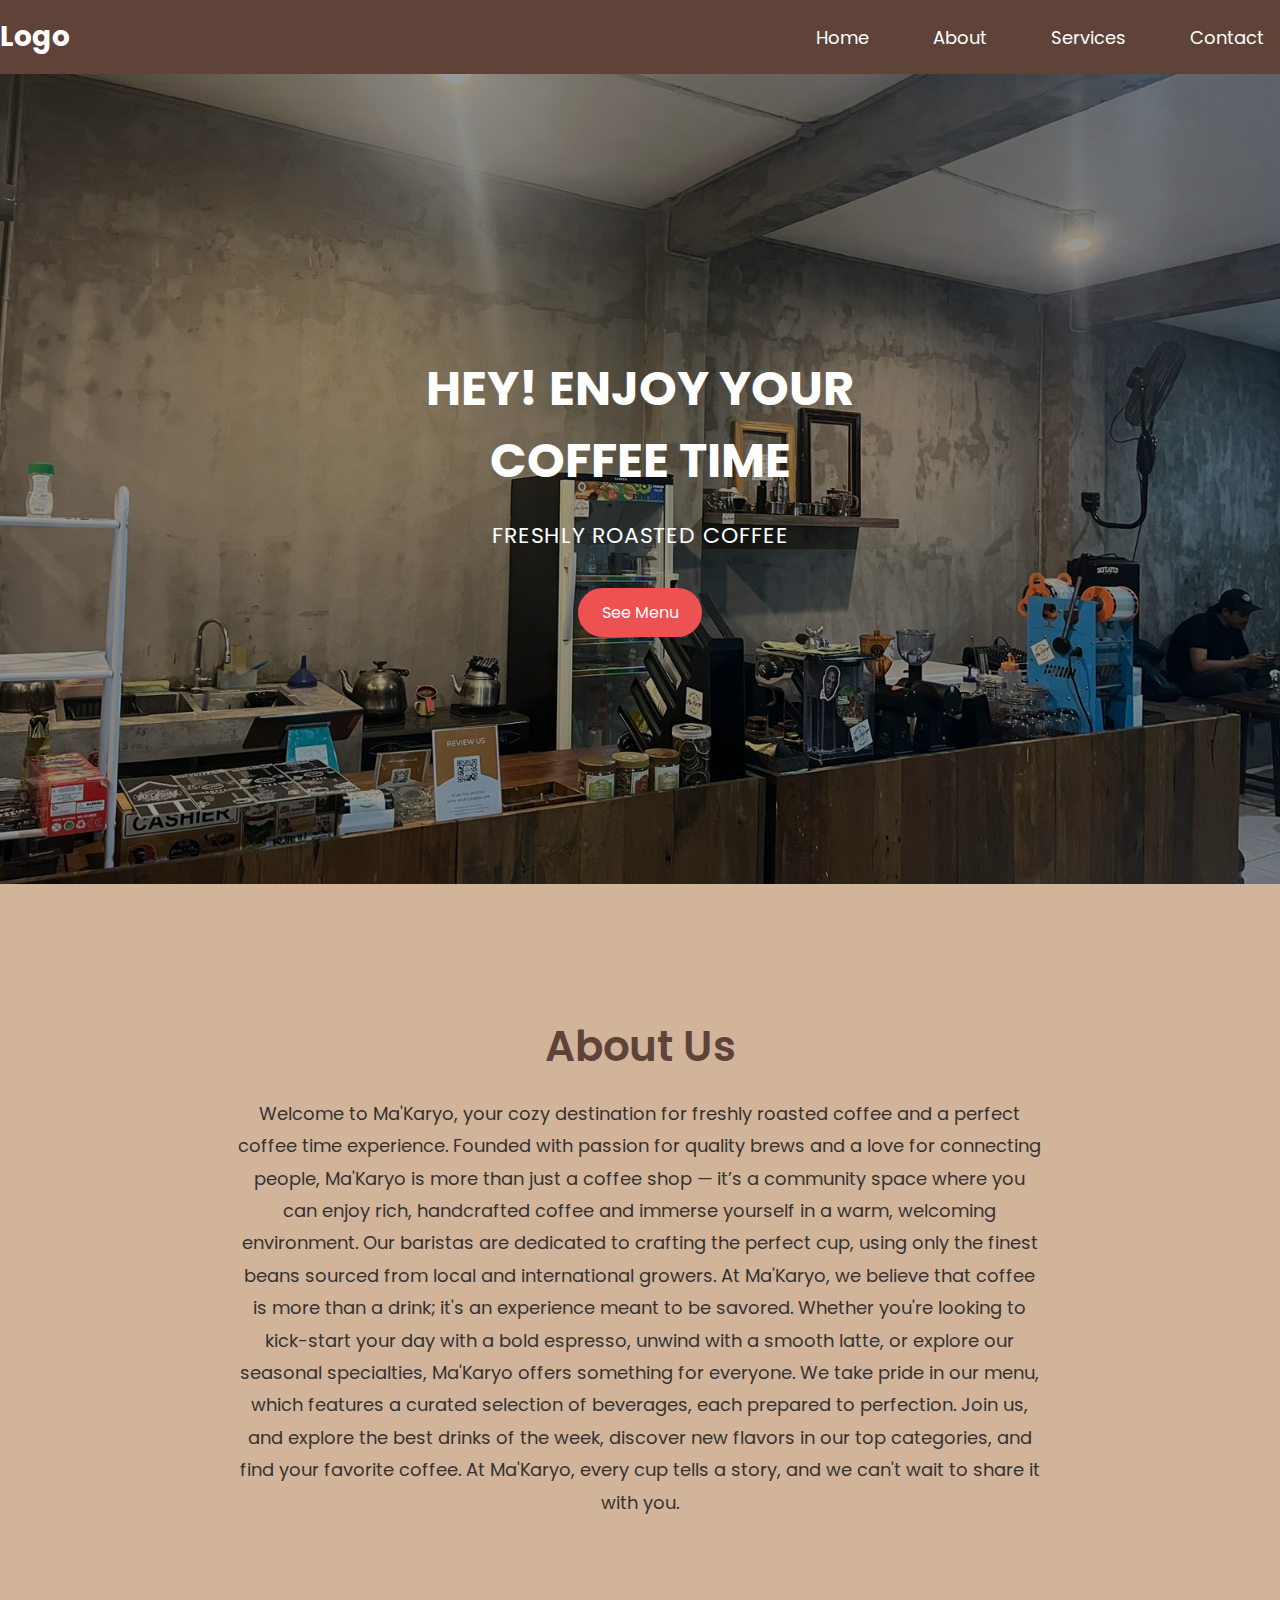
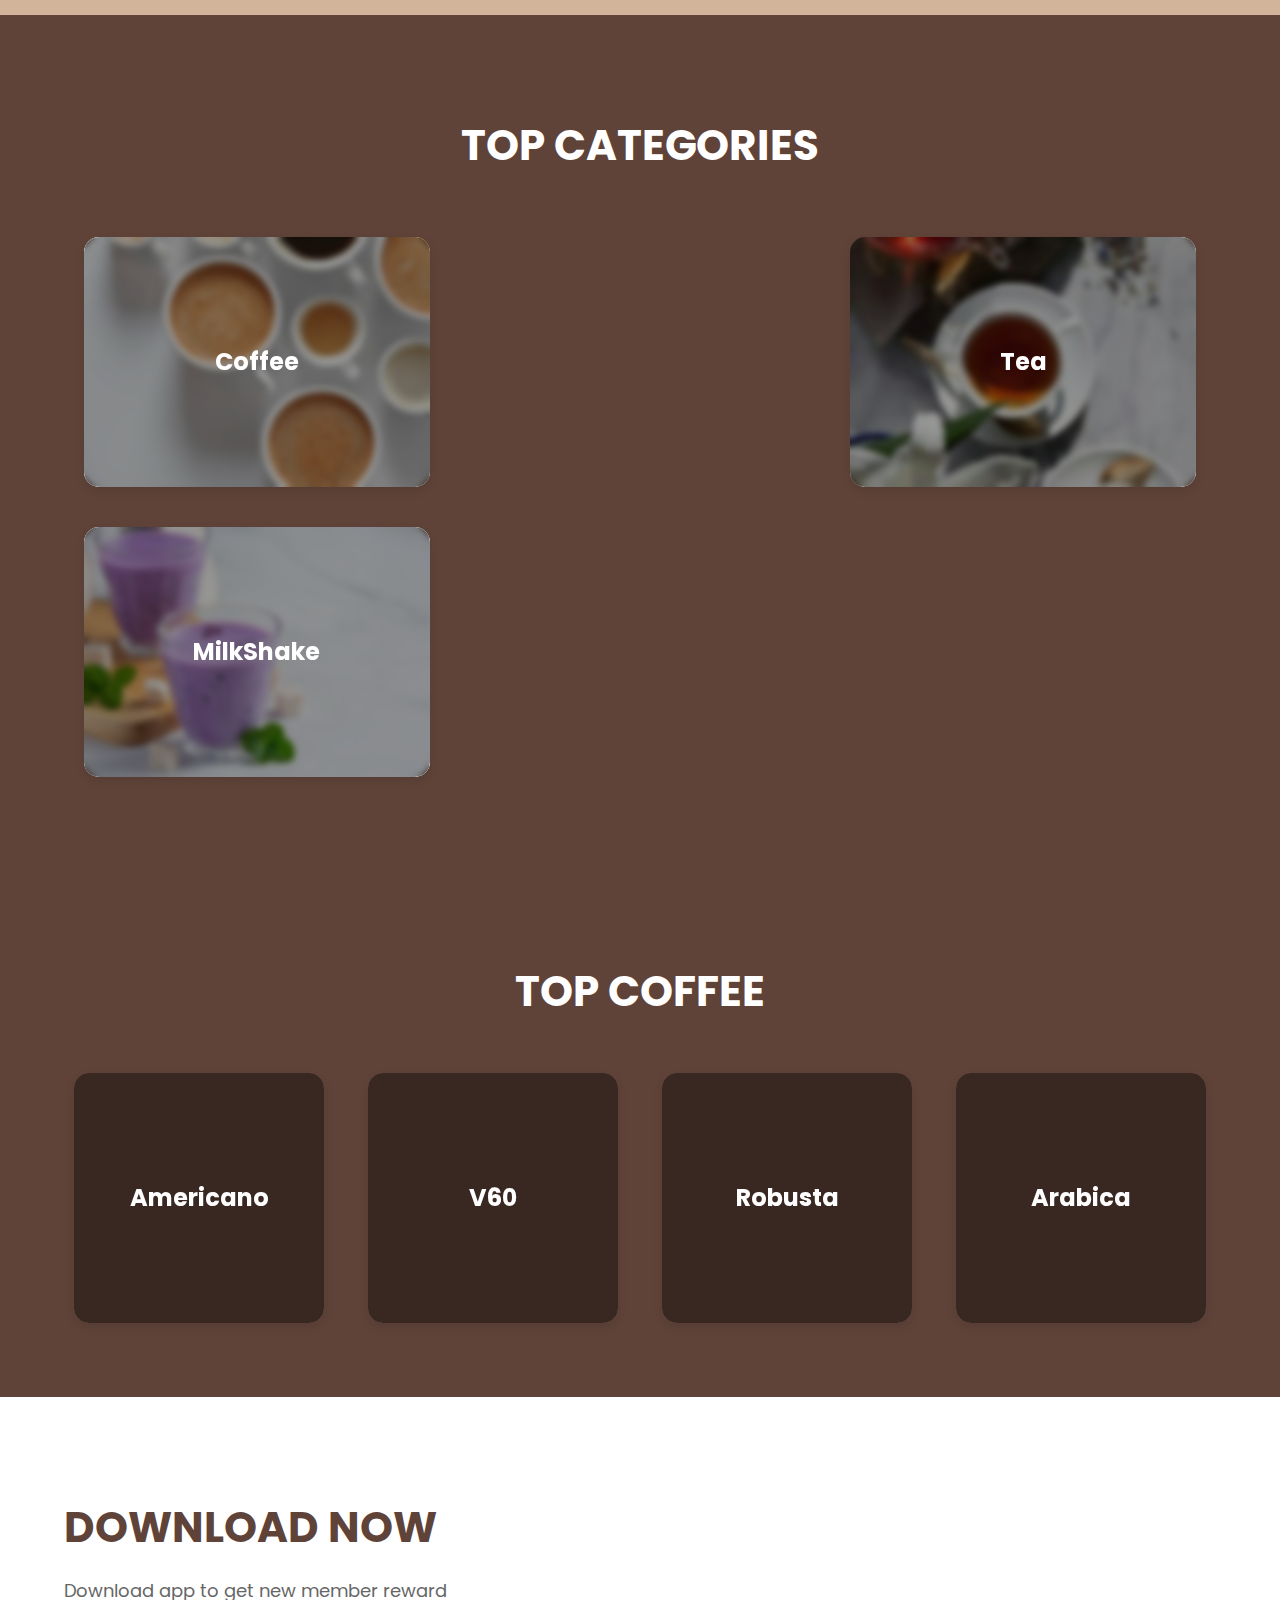
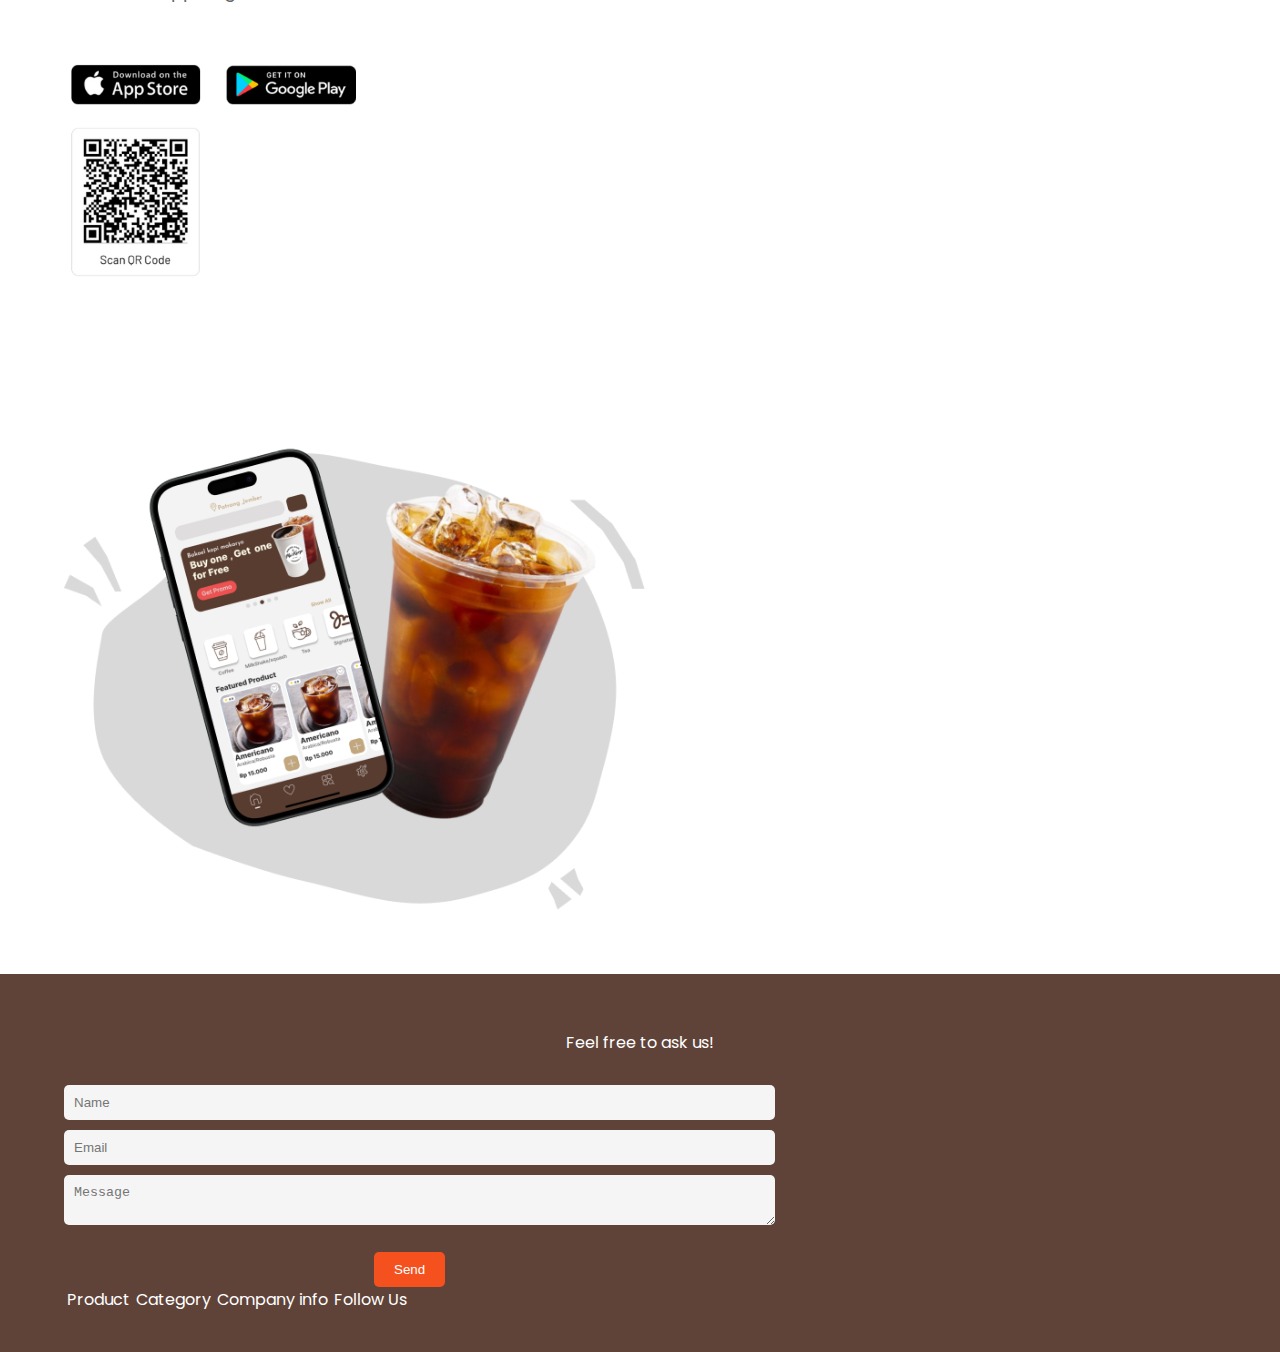
==== images/makaryo.html @ 8992bfcf "Commit awal" ====
<!DOCTYPE html>
<html lang="en">
<head>
    <meta charset="UTF-8">
    <meta name="viewport" content="width=device-width, initial-scale=1.0">
    <title>Mr.Karyo Coffee</title>
    <link rel="stylesheet" href="Style.css">
    <link rel="preconnect" href="https://fonts.googleapis.com">
    <link rel="preconnect" href="https://fonts.gstatic.com" crossorigin>
    <link href="https://fonts.googleapis.com/css2?family=Poppins:wght@300;400;600;700&display=swap" rel="stylesheet">
</head>
<body>
<header>
    <div class="logo">Logo</div>
    <nav>
        <ul>
            <li><a href="#home">Home</a></li>
            <li><a href="#about">About</a></li>
            <li><a href="#services">Services</a></li>
            <li><a href="#contact">Contact</a></li>
        </ul>
    </nav>
</header>

<!-- Hero Section -->
<section class="hero">
    <div class="hero-content">
        <h1>HEY! ENJOY YOUR COFFEE TIME</h1>
        <p>FRESHLY ROASTED COFFEE</p>
        <a href="#menu" class="button">See Menu</a> <!-- Tombol ditambahkan di sini -->
    </div>
</section>


    <!-- About Us Section -->
    <section class="about-us">
        <div class="container">
            <h2>About Us</h2>
            <p>
                Welcome to Ma'Karyo, your cozy destination for freshly roasted coffee and a perfect coffee time experience. Founded with passion for quality brews and a love for connecting people, Ma'Karyo is more than just a coffee shop — it’s a community space where you can enjoy rich, handcrafted coffee and immerse yourself in a warm, welcoming environment.
        
        
                Our baristas are dedicated to crafting the perfect cup, using only the finest beans sourced from local and international growers. At Ma'Karyo, we believe that coffee is more than a drink; it's an experience meant to be savored.
        
        
                Whether you're looking to kick-start your day with a bold espresso, unwind with a smooth latte, or explore our seasonal specialties, Ma'Karyo offers something for everyone. We take pride in our menu, which features a curated selection of beverages, each prepared to perfection.
        Join us, and explore the best drinks of the week, discover new flavors in our top categories, and find your favorite coffee. At Ma'Karyo, every cup tells a story, and we can't wait to share it with you.</p>
        </div>
    </section>

<!-- Top Categories Section -->
<section class="top-categories">
    <div class="container">
        <h2>TOP CATEGORIES</h2>
        <div class="category-cards">
            <div class="card coffee-card">
                <p>Coffee</p>
            </div>
            <div class="card tea-card">
                <p>Tea</p>
            </div>
            <div class="card milkshake-card">
                <p>MilkShake</p>
            </div>
        </div>
    </div>
</section>

<!-- Top Coffee Section -->
<section class="top-coffee">
    <div class="container">
        <h2>TOP COFFEE</h2>
        <div class="coffee-cards"> <!-- Mengganti coffee-cards dengan category-cards -->
            <div class="card americano-card">
                <p>Americano</p>
            </div>
            <div class="card v60-card">
                <p>V60</p>
            </div>
            <div class="card robusta-card">
                <p>Robusta</p>
            </div>
            <div class="card arabica-card">
                <p>Arabica</p>
            </div>
        </div>
    </div>
</section>


 <!-- Download Section -->
<section class="download-app">
    <div class="container">
        <div class="text-content">
            <h2>DOWNLOAD NOW</h2>
            <p>Download app to get new member reward</p>
        </div>
        <div class="image-wrapper">
            <img src="gambar/image 2.png" alt="Image 1" class="new-image first-image">
            <img src="gambar/Group 24.png" alt="Image 2" class="new-image large-image">
        </div>
    </div>
</section>



    <!-- Footer Section -->
    <footer>
        <div class="container">
            <p>Feel free to ask us!</p>
            <div class="footer-content">
                <div class="contact-form">
                    <input type="text" placeholder="Name">
                    <input type="email" placeholder="Email">
                    <textarea placeholder="Message"></textarea>
                    <button>Send</button>
                </div>
            </div>
            <div class="footer-info">
                <p>Product</p>
                <p>Category</p>
                <p>Company info</p>
                <p>Follow Us</p>
            </div>
        </div>
    </footer>

</body>
</html>
---- images/Style.css ----
/* Global Styles */
body {
    margin: 0;
    font-family: 'Poppins', sans-serif;
    background-color: #f5f5f5;
    color: #333;
    overflow-x: hidden;
}

a {
    text-decoration: none;
    color: inherit;
}

.container {
    width: 90%;
    max-width: 1200px;
    margin: 0 auto;
}

/* Header */
header {
    background-color: #5f4339;
    padding: 1rem 0;
    position: sticky;
    top: 0;
    z-index: 1000;
    display: flex;
    justify-content: space-between; /* Mempertahankan jarak antara logo dan nav */
    align-items: center;
}

/* Gaya Logo */
header .logo {
    color: #fff;
    font-size: 1.75rem; /* Disesuaikan ke rem */
    font-weight: bold;
}

/* Gaya Navigasi */
header nav {
    margin-left: auto; /* Ini mendorong nav ke kanan */
}

header nav ul {
    list-style: none;
    margin: 0;
    padding: 0;
    display: flex;
}

/* Gaya Item Daftar */
header nav ul li {
    margin-left: 2rem; /* Disesuaikan ke rem */
}

/* Gaya Tautan */
header nav ul li a {
    color: #fff;
    font-size: 1.125rem; /* Disesuaikan ke rem */
    padding: 0.5rem 1rem; /* Disesuaikan ke rem */
}


/* Hero Section */
.hero {
    background: url('gambar/WhatsApp Image 2024-09-17 at 21.20.30_bf76fcb6.jpg') no-repeat center center/cover;
    height: 90vh;
    display: flex;
    justify-content: center;
    align-items: center;
    text-align: center;
    color: #fff;
    position: relative;
}

.hero::before {
    content: "";
    position: absolute;
    top: 0;
    left: 0;
    width: 100%;
    height: 100%;
    background: rgba(0, 0, 0, 0.4); /* Dark overlay */
}

.hero-content {
    z-index: 1;
    max-width: 600px;
}

.hero h1 {
    font-size: 3rem; /* Adjusted to rem */
    font-weight: 700;
    margin-bottom: 0.5rem; /* Adjusted to rem */
    text-transform: uppercase;
}

.hero p {
    font-size: 1.375rem; /* Adjusted to rem */
    margin-bottom: 1.25rem; /* Adjusted to rem */
    letter-spacing: 1px;
}

/* Gaya untuk tombol */
.button {
    display: inline-block; /* Menjadikan tombol sebagai inline-block */
    margin-top: 1rem; /* Memberikan jarak atas */
    padding: 0.75rem 1.5rem; /* Padding untuk tombol */
    background-color: #ED5151; /* Warna latar belakang tombol */
    color: #fff; /* Warna teks tombol */
    font-size: 1rem; /* Ukuran font tombol */
    text-decoration: none; /* Menghilangkan garis bawah */
    border-radius: 30px; /* Sudut membulat, diubah menjadi 10px */
    transition: background-color 0.3s; /* Transisi warna saat hover */
}

.button:hover {
    background-color: #d84b4b; /* Warna latar belakang saat hover */
}


/* About Us Section */
.about-us {
    background-color: #d2b49a;
    padding: 6rem 0; /* Adjusted to rem */
    text-align: center;
    position: relative;
}

.about-us h2 {
    font-size: 2.625rem; /* Adjusted to rem */
    margin-bottom: 1.25rem; /* Adjusted to rem */
    font-weight: 600;
    color: #5f4339;
}

.about-us p {
    font-size: 1.125rem; /* Adjusted to rem */
    line-height: 1.8;
    width: 70%;
    margin: 0 auto;
    color: #333;
}

/* Top Categories Section */
.top-categories {
    background-color: #5f4339;
    padding: 4rem 0;
    text-align: center;
}

.top-categories h2 {
    font-size: 2.625rem;
    margin-bottom: 2.5rem;
    font-weight: bold;
    color: #fff;
}

.category-cards {
    display: flex;
    justify-content: space-between;
    flex-wrap: wrap;
}

.category-cards .card {
    width: 30%;
    height: 250px;
    margin: 1.25rem;
    border-radius: 15px;
    box-shadow: 0 4px 10px rgba(0, 0, 0, 0.1);
    display: flex;
    align-items: center;
    justify-content: center;
    font-size: 1.5rem;
    color: #fff;
    font-weight: bold;
    text-align: center;
    position: relative;
    overflow: hidden;
    background-size: cover;
    background-position: center;
    transition: transform 0.3s;
}

.category-cards .card:hover {
    transform: translateY(-10px);
}

.category-cards .coffee-card {
    background-image: url('gambar/Super Automatic Espresso Machines for Home.jpg');
}

.category-cards .tea-card {
    background-image: url('gambar/IouHMxV0.jpg');
}

.category-cards .milkshake-card {
    background-image: url('gambar/Free Photo _ Taro potato iced tea on table.jpg');
}

.category-cards .card p {
    position: relative;
    z-index: 2; /* Menempatkan teks di atas semua elemen lain */
    margin: 0;
}

/* Membuat lapisan glass hitam transparan */
.category-cards .card::before {
    content: '';
    position: absolute;
    top: 0;
    left: 0;
    width: 100%;
    height: 100%;
    background: rgba(0, 0, 0, 0.4); /* Glass hitam transparan yang sedikit lebih terang */
    backdrop-filter: blur(3px); /* Efek blur yang lebih ringan */
    border-radius: 15px;
    transition: opacity 0.3s; /* Transisi untuk efek hilang */
    z-index: 1; /* Menempatkan glass di bawah teks */
}

/* Efek hover untuk menghilangkan glass */
.category-cards .card:hover::before {
    opacity: 0; /* Hilangkan glass saat di-hover */
}

/* Top Coffee Section */
.top-coffee {
    background-color: #5f4339; /* Warna latar belakang sama dengan kategori */
    padding: 4rem 0; /* Padding untuk section */
    text-align: center;
}

/* Top Coffee Section */
.top-coffee {
    background-color: #5f4339; /* Warna latar belakang */
    padding: 4rem 0; /* Padding untuk section */
    text-align: center; /* Teks berada di tengah */
}

.top-coffee h2 {
    font-size: 2.625rem; /* Ukuran font untuk header */
    margin-bottom: 2.5rem; /* Jarak bawah */
    font-weight: bold;
    color: #fff; /* Warna teks header */
}

.coffee-cards {
    display: flex; /* Menggunakan Flexbox untuk tata letak */
    justify-content: space-between; /* Menjaga jarak antar kartu */
    flex-wrap: wrap; /* Membungkus kartu jika perlu */
}

.coffee-cards .card {
    width: 250px; /* Ukuran kartu menjadi 250px */
    height: 250px; /* Tinggi kartu */
    margin: 0.625rem; /* Jarak antar kartu yang lebih kecil */
    border-radius: 15px; /* Sudut membulat */
    box-shadow: 0 4px 10px rgba(0, 0, 0, 0.1); /* Bayangan */
    display: flex; /* Menggunakan Flexbox untuk penataan isi */
    align-items: center; /* Pusatkan isi secara vertikal */
    justify-content: center; /* Pusatkan isi secara horizontal */
    font-size: 1.5rem; /* Ukuran font */
    color: #fff; /* Warna teks */
    font-weight: bold; /* Berat font */
    text-align: center; /* Teks rata tengah */
    position: relative; /* Agar posisi relatif untuk lapisan */
    overflow: hidden; /* Memastikan tidak ada overflow */
    background-size: cover; /* Ukuran latar belakang */
    background-position: center; /* Pusatkan latar belakang */
    transition: transform 0.3s; /* Transisi untuk efek hover */
}

.coffee-cards .card:hover {
    transform: translateY(-10px); /* Efek hover */
}

/* Menambahkan gambar latar belakang untuk kartu kopi */
.coffee-cards .americano-card {
    background-image: url('gambar/americano.jpg');
}

.coffee-cards .v60-card {
    background-image: url('gambar/v60.jpg');
}

.coffee-cards .robusta-card {
    background-image: url('gambar/robusta.jpg');
}

.coffee-cards .arabica-card {
    background-image: url('gambar/arabica.jpg');
}

/* Membuat lapisan glass hitam transparan pada kartu kopi */
.coffee-cards .card::before {
    content: '';
    position: absolute;
    top: 0;
    left: 0;
    width: 100%;
    height: 100%;
    background: rgba(0, 0, 0, 0.4); /* Glass hitam transparan */
    backdrop-filter: blur(3px); /* Efek blur */
    border-radius: 15px; /* Sudut membulat */
    transition: opacity 0.3s; /* Transisi untuk efek hilang */
    z-index: 1; /* Menempatkan glass di bawah teks */
}

/* Pastikan teks berada di atas lapisan glass */
.coffee-cards .card p {
    position: relative; /* Menetapkan posisi relatif untuk teks */
    z-index: 2; /* Pastikan z-index lebih tinggi dari lapisan glass */
    margin: 0; /* Menghapus margin untuk teks */
}

/* Efek hover untuk menghilangkan glass pada kartu kopi */
.coffee-cards .card:hover::before {
    opacity: 0; /* Hilangkan glass saat di-hover */
}


.download-app {
    background-color: #ffffff;
    padding: 4rem 0;
    text-align: center;
    position: relative; /* Enable positioning for children */
}

.download-app .container {
    position: relative; /* Enable positioning for children */
    display: flex; /* Menggunakan Flexbox untuk tata letak */
    flex-direction: column; /* Mengatur arah menjadi kolom */
    align-items: flex-start; /* Rata kiri secara horizontal */
}

.download-app .text-content {
    text-align: left; /* Rata kiri untuk teks */
    z-index: 1; /* Pastikan teks di atas gambar */
    margin-bottom: 2rem; /* Jarak bawah untuk memberikan ruang antara teks dan gambar */
}

.download-app h2 {
    font-size: 2.625rem;
    margin-bottom: 0.5rem; /* Mengurangi margin bawah */
    font-weight: bold;
    color: #5f4339;
}

.download-app p {
    font-size: 1.125rem;
    color: #666;
    margin-bottom: 1.25rem;
}

.download-app .first-image {
    width: 300px; /* Ukuran gambar pertama */
}

.download-app .large-image {
    width: 600px; /* Ukuran gambar kedua yang lebih besar */
    margin-top: -200px;
}

.download-app .image-wrapper {
    display: flex; /* Menggunakan Flexbox untuk menata gambar */
    gap: 18rem; /* Jarak antar gambar yang lebih kecil */
    justify-content: space-between; /* Mengatur gambar ke kiri */
    align-items: flex-start; /* Rata atas untuk gambar */
    flex-wrap: wrap; /* Membungkus gambar jika perlu */
}




/* Footer Section */
footer {
    background-color: #5f4339;
    padding: 2.5rem 0; /* Adjusted to rem */
    color: #fff;
    text-align: center;
}

footer .footer-content {
    display: flex;
    justify-content: space-between;
    margin-top: 1.875rem; /* Adjusted to rem */
    color: #fff;
}

.footer-content .contact-form {
    width: 60%;
}

.contact-form input,
.contact-form textarea {
    width: 100%;
    padding: 0.625rem; /* Adjusted to rem */
    margin-bottom: 0.625rem; /* Adjusted to rem */
    border-radius: 5px;
    border: none;
    background-color: #f5f5f5;
}

.contact-form button {
    background-color: #f4511e;
    color: #fff;
    padding: 0.625rem 1.25rem; /* Adjusted to rem */
    border: none;
    border-radius: 5px;
    cursor: pointer;
    margin-top: 0.625rem; /* Adjusted to rem */
}

footer .footer-info {
    width: 30%;
    display: flex;
    justify-content: space-around;
}

footer .footer-info p {
    margin: 0;
    font-size: 1rem; /* Adjusted to rem */
}

/* Media Queries */
@media (max-width: 768px) {
    .category-cards .card,
    .coffee-cards .card {
        width: 90%; /* Full width on small screens */
    }
    
    header nav ul {
        flex-direction: column;
    }

    header nav ul li {
        margin-left: 0;
        margin-bottom: 1rem; /* Space between items */
    }

    .footer-content {
        flex-direction: column;
        align-items: center;
    }

    .footer-info {
        width: 100%;
        justify-content: space-between;
    }
}
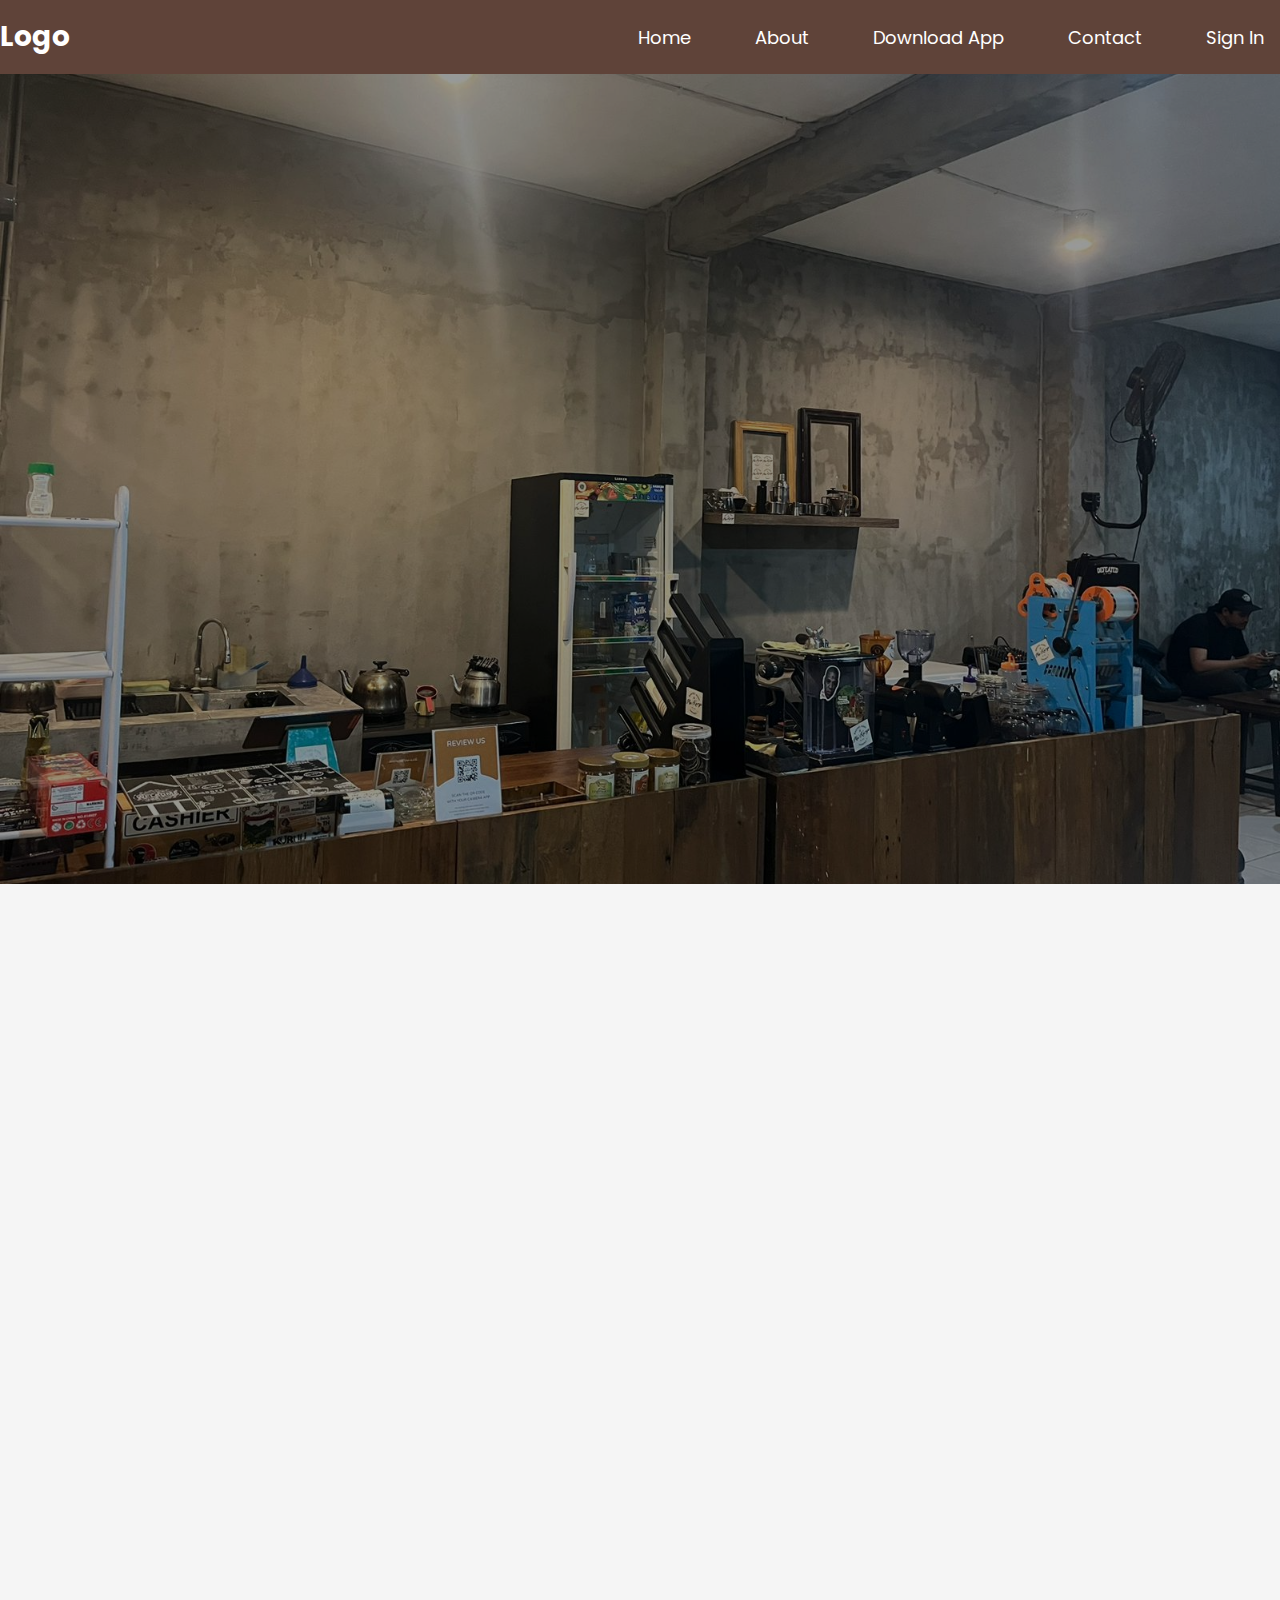
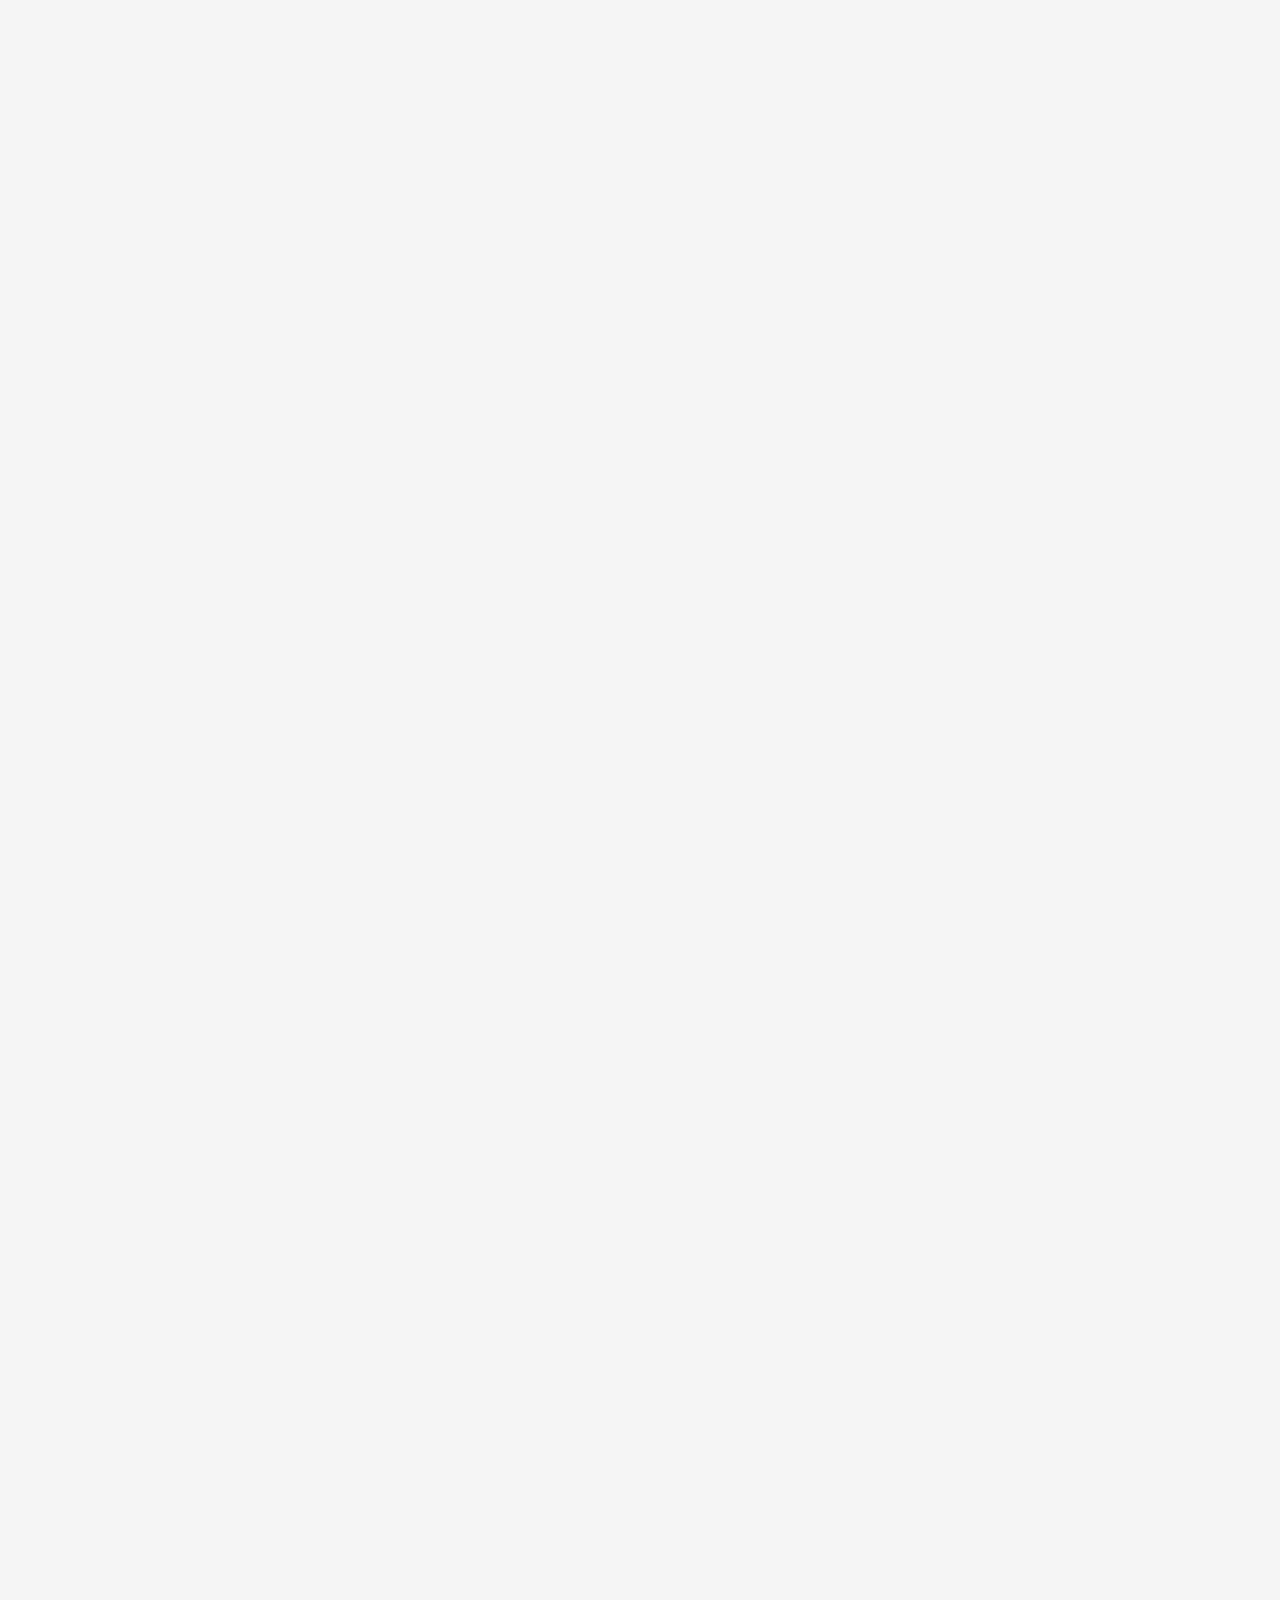
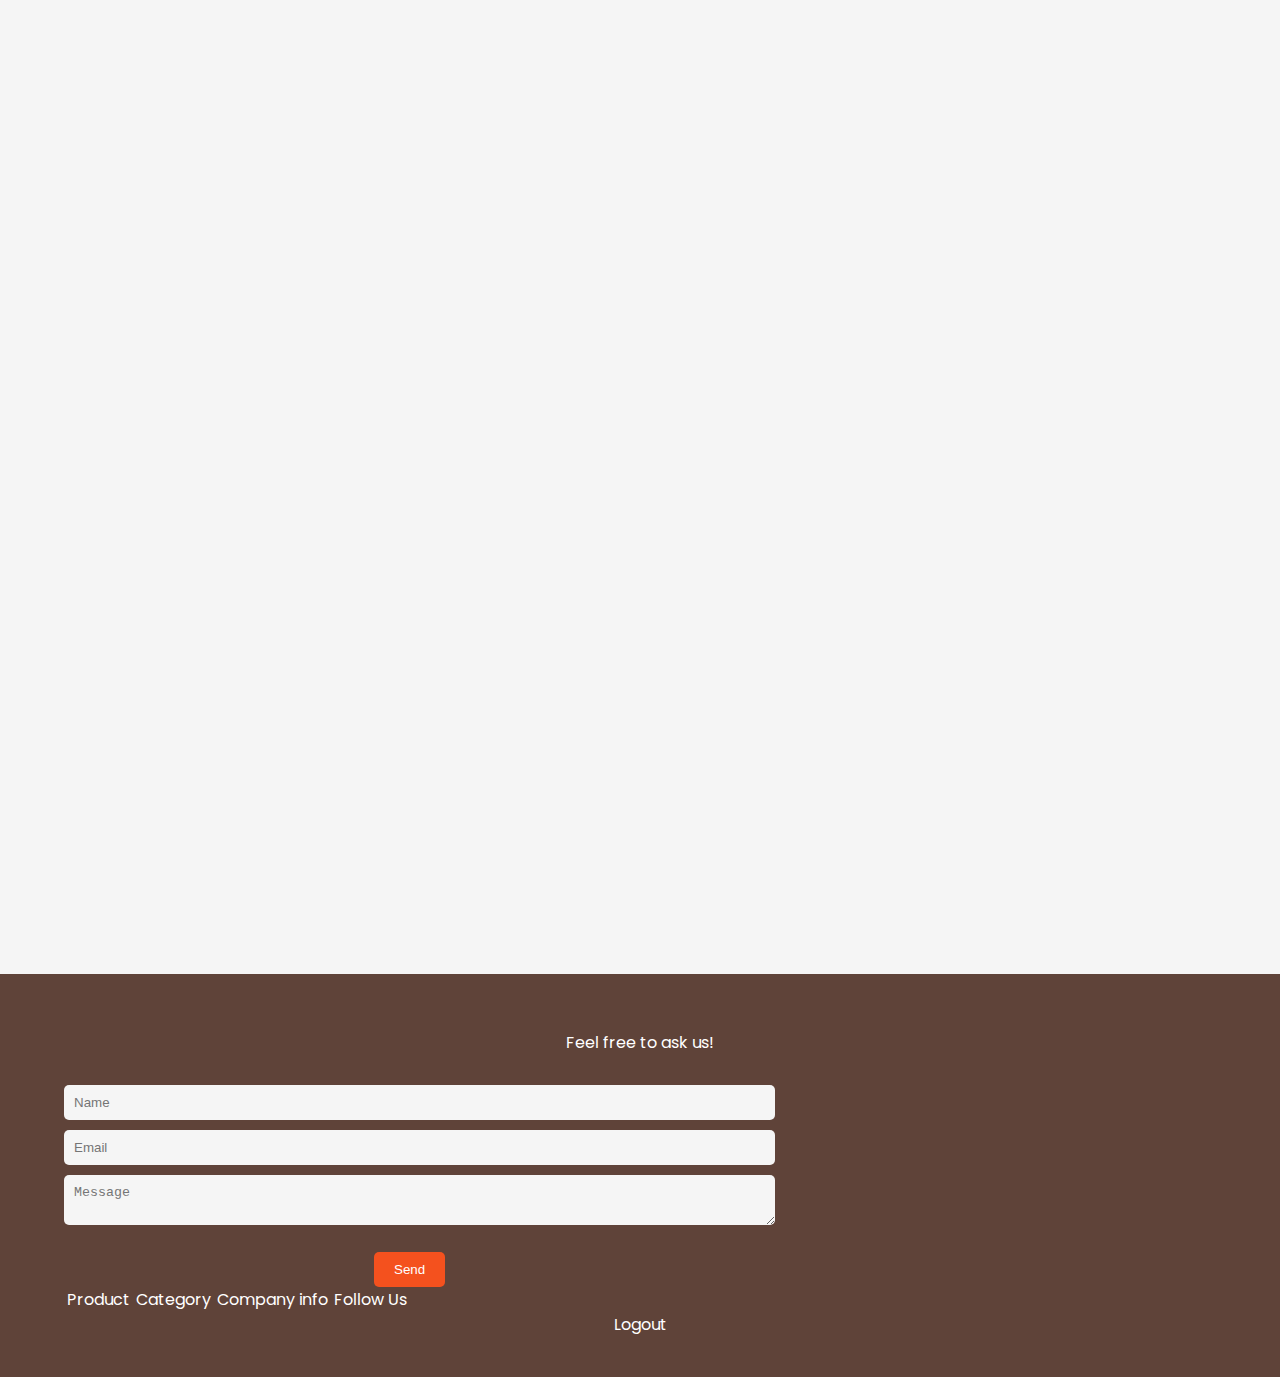
==== commit 4e206ddb: "UPDATE admin" ====
--- a/images/makaryo.html
+++ b/images/makaryo.html
@@ -8,105 +8,118 @@
     <link rel="preconnect" href="https://fonts.googleapis.com">
     <link rel="preconnect" href="https://fonts.gstatic.com" crossorigin>
     <link href="https://fonts.googleapis.com/css2?family=Poppins:wght@300;400;600;700&display=swap" rel="stylesheet">
+
+    <style>
+        html {
+            scroll-behavior: smooth;
+        }
+
+        /* Animasi untuk elemen yang muncul saat scroll */
+        .fade-in-scroll {
+            opacity: 0;
+            transform: translateY(20px); /* Geser dari bawah */
+            transition: opacity 0.6s ease-out, transform 0.6s ease-out;
+        }
+
+        .fade-in-scroll.visible {
+            opacity: 1;
+            transform: translateY(0); /* Kembali ke posisi semula */
+        }
+    </style>
+    
 </head>
 <body>
-<header>
-    <div class="logo">Logo</div>
-    <nav>
-        <ul>
-            <li><a href="#home">Home</a></li>
-            <li><a href="#about">About</a></li>
-            <li><a href="#services">Services</a></li>
-            <li><a href="#contact">Contact</a></li>
-        </ul>
-    </nav>
-</header>
-
-<!-- Hero Section -->
-<section class="hero">
-    <div class="hero-content">
-        <h1>HEY! ENJOY YOUR COFFEE TIME</h1>
-        <p>FRESHLY ROASTED COFFEE</p>
-        <a href="#menu" class="button">See Menu</a> <!-- Tombol ditambahkan di sini -->
-    </div>
-</section>
-
+    <header>
+        <div class="logo">Logo</div>
+        <nav>
+            <ul>
+                <li><a href="#home">Home</a></li>
+                <li><a href="#about">About</a></li>
+                <li><a href="#download app">Download App</a></li>
+                <li><a href="#contact">Contact</a></li>
+                <li><a href="admin.php" class="sign-in-button">Sign In</a></li>
+            </ul>
+        </nav>
+    </header>
+    
+    <!-- Hero Section -->
+    <section class="hero fade-in-scroll" id="home">
+        <div class="hero-content">
+            <h1>HEY! ENJOY YOUR COFFEE TIME</h1>
+            <p>FRESHLY ROASTED COFFEE</p>
+            <a href="view_menu.php" class="button">See Menu</a>
+        </div>
+    </section>
 
     <!-- About Us Section -->
-    <section class="about-us">
+    <section class="about-us fade-in-scroll" id="about">
         <div class="container">
             <h2>About Us</h2>
             <p>
                 Welcome to Ma'Karyo, your cozy destination for freshly roasted coffee and a perfect coffee time experience. Founded with passion for quality brews and a love for connecting people, Ma'Karyo is more than just a coffee shop — it’s a community space where you can enjoy rich, handcrafted coffee and immerse yourself in a warm, welcoming environment.
-        
-        
                 Our baristas are dedicated to crafting the perfect cup, using only the finest beans sourced from local and international growers. At Ma'Karyo, we believe that coffee is more than a drink; it's an experience meant to be savored.
-        
-        
                 Whether you're looking to kick-start your day with a bold espresso, unwind with a smooth latte, or explore our seasonal specialties, Ma'Karyo offers something for everyone. We take pride in our menu, which features a curated selection of beverages, each prepared to perfection.
-        Join us, and explore the best drinks of the week, discover new flavors in our top categories, and find your favorite coffee. At Ma'Karyo, every cup tells a story, and we can't wait to share it with you.</p>
+                Join us, and explore the best drinks of the week, discover new flavors in our top categories, and find your favorite coffee. At Ma'Karyo, every cup tells a story, and we can't wait to share it with you.
+            </p>
         </div>
     </section>
 
-<!-- Top Categories Section -->
-<section class="top-categories">
-    <div class="container">
-        <h2>TOP CATEGORIES</h2>
-        <div class="category-cards">
-            <div class="card coffee-card">
-                <p>Coffee</p>
-            </div>
-            <div class="card tea-card">
-                <p>Tea</p>
-            </div>
-            <div class="card milkshake-card">
-                <p>MilkShake</p>
+    <!-- Top Categories Section -->
+    <section class="top-categories fade-in-scroll">
+        <div class="container">
+            <h2>TOP CATEGORIES</h2>
+            <div class="category-cards">
+                <a href="view_menu.php?category=Coffee" class="card coffee-card">
+                    <p>Coffee</p>
+                </a>
+                <a href="view_menu.php?category=Tea" class="card tea-card">
+                    <p>Tea</p>
+                </a>
+                <a href="view_menu.php?category=Milkshake" class="card milkshake-card">
+                    <p>Milkshake</p>
+                </a>
             </div>
         </div>
-    </div>
-</section>
+    </section>
 
-<!-- Top Coffee Section -->
-<section class="top-coffee">
-    <div class="container">
-        <h2>TOP COFFEE</h2>
-        <div class="coffee-cards"> <!-- Mengganti coffee-cards dengan category-cards -->
-            <div class="card americano-card">
-                <p>Americano</p>
-            </div>
-            <div class="card v60-card">
-                <p>V60</p>
-            </div>
-            <div class="card robusta-card">
-                <p>Robusta</p>
-            </div>
-            <div class="card arabica-card">
-                <p>Arabica</p>
+    <!-- Top Coffee Section -->
+    <section class="top-coffee fade-in-scroll">
+        <div class="container">
+            <h2>TOP COFFEE</h2>
+            <div class="coffee-cards">
+                <div class="card americano-card">
+                    <p>Americano</p>
+                </div>
+                <div class="card v60-card">
+                    <p>V60</p>
+                </div>
+                <div class="card robusta-card">
+                    <p>Robusta</p>
+                </div>
+                <div class="card arabica-card">
+                    <p>Arabica</p>
+                </div>
             </div>
         </div>
-    </div>
-</section>
+    </section>
 
-
- <!-- Download Section -->
-<section class="download-app">
-    <div class="container">
-        <div class="text-content">
-            <h2>DOWNLOAD NOW</h2>
-            <p>Download app to get new member reward</p>
+    <!-- Download Section -->
+    <section class="download-app fade-in-scroll" id="download app">
+        <div class="container">
+            <div class="text-content">
+                <h2>DOWNLOAD NOW</h2>
+                <p>Download app to get new member reward</p>
+            </div>
+            <div class="image-wrapper">
+                <img src="gambar/image 2.png" alt="Image 1" class="new-image first-image">
+                <img src="gambar/Group 24.png" alt="Image 2" class="new-image large-image">
+            </div>
         </div>
-        <div class="image-wrapper">
-            <img src="gambar/image 2.png" alt="Image 1" class="new-image first-image">
-            <img src="gambar/Group 24.png" alt="Image 2" class="new-image large-image">
-        </div>
-    </div>
-</section>
-
-
+    </section>
 
     <!-- Footer Section -->
     <footer>
-        <div class="container">
+        <div class="container" id="contact">
             <p>Feel free to ask us!</p>
             <div class="footer-content">
                 <div class="contact-form">
@@ -122,8 +135,55 @@
                 <p>Company info</p>
                 <p>Follow Us</p>
             </div>
+            <div class="footer-logout">
+                <a href="makaryo.html" class="logout-button">Logout</a>
+            </div>
         </div>
     </footer>
+    
+    <!-- JavaScript -->
+    <script>
+        document.addEventListener('DOMContentLoaded', () => {
+            const navLinks = document.querySelectorAll('header nav ul li a');
 
+            navLinks.forEach((link) => {
+                const href = link.getAttribute('href');
+                
+                // Hanya cegah perilaku default untuk tautan dengan hash (#)
+                if (href.startsWith('#')) {
+                    link.addEventListener('click', (event) => {
+                        event.preventDefault(); // Cegah perilaku default
+                        
+                        // Ambil ID section tujuan dari atribut href
+                        const targetId = href.substring(1);
+                        const targetSection = document.getElementById(targetId);
+
+                        if (targetSection) {
+                            targetSection.scrollIntoView({ behavior: 'smooth' });
+                        }
+                    });
+                }
+            });
+        });
+
+        // Fungsi untuk mendeteksi elemen dalam viewport
+        function handleScrollAnimation() {
+            const elements = document.querySelectorAll('.fade-in-scroll');
+            elements.forEach((element) => {
+                const rect = element.getBoundingClientRect();
+                if (rect.top <= window.innerHeight - 100 && rect.bottom >= 0) { // Elemen terlihat di viewport
+                    element.classList.add('visible');
+                } else {
+                    element.classList.remove('visible'); // Hapus kelas jika keluar dari viewport
+                }
+            });
+        }
+        
+        // Jalankan fungsi saat halaman digulir
+        window.addEventListener('scroll', handleScrollAnimation);
+        
+        // Jalankan juga saat halaman dimuat pertama kali
+        document.addEventListener('DOMContentLoaded', handleScrollAnimation);
+    </script> 
 </body>
 </html>
--- a/images/Style.css
+++ b/images/Style.css
@@ -1,3 +1,7 @@
+/* Smooth scrolling */
+html {
+    scroll-behavior: smooth;
+}
 /* Global Styles */
 body {
     margin: 0;
@@ -53,12 +57,98 @@
 header nav ul li {
     margin-left: 2rem; /* Disesuaikan ke rem */
 }
+.sign-in-button {
+    position: relative;
+    z-index: 10;
+    pointer-events: auto;
+}
+
 
 /* Gaya Tautan */
 header nav ul li a {
     color: #fff;
     font-size: 1.125rem; /* Disesuaikan ke rem */
     padding: 0.5rem 1rem; /* Disesuaikan ke rem */
+}
+
+/* Animasi Slide-in */
+@keyframes slideIn {
+    0% {
+        transform: translateX(-100%);
+        opacity: 0;
+    }
+    100% {
+        transform: translateX(0);
+        opacity: 1;
+    }
+}
+
+@keyframes slideInUp {
+    0% {
+        transform: translateY(100%);
+        opacity: 0;
+    }
+    100% {
+        transform: translateY(0);
+        opacity: 1;
+    }
+}
+
+/* Terapkan animasi ke bagian konten utama */
+.hero-content, 
+.about-us h2, 
+.about-us p, 
+.top-categories h2, 
+.category-cards .card, 
+.top-coffee h2, 
+.coffee-cards .card, 
+.download-app h2, 
+.download-app p {
+    animation: slideIn 1s ease-out forwards;
+    opacity: 0; /* Menyembunyikan elemen awal */
+}
+
+/* Animasi khusus untuk download app section */
+.download-app .text-content {
+    animation: slideInUp 1s ease-out forwards;
+    opacity: 0;
+}
+
+/* Menyesuaikan durasi dan jeda untuk variasi */
+.hero-content {
+    animation-delay: 0.2s;
+}
+
+.about-us h2, 
+.top-categories h2, 
+.top-coffee h2, 
+.download-app h2 {
+    animation-delay: 0.4s;
+}
+
+.about-us p, 
+.category-cards .card, 
+.coffee-cards .card, 
+.download-app p {
+    animation-delay: 0.6s;
+}
+
+/* Efek Hover tambahan untuk kategori */
+.category-cards .card:hover, 
+.coffee-cards .card:hover {
+    transform: translateY(-10px) scale(1.05);
+    transition: transform 0.3s ease-out;
+}
+/* Gaya animasi untuk section yang sedang dituju */
+.animate-section {
+    opacity: 0;
+    transform: translateY(20px);
+    transition: opacity 0.6s ease-out, transform 0.6s ease-out;
+}
+
+.animate-section.animate-section {
+    opacity: 1;
+    transform: translateY(0);
 }
 
 
@@ -290,7 +380,7 @@
 }
 
 .coffee-cards .arabica-card {
-    background-image: url('gambar/arabica.jpg');
+    background-image: url('gambar/IouHMxV0.jpg');
 }
 
 /* Membuat lapisan glass hitam transparan pada kartu kopi */
